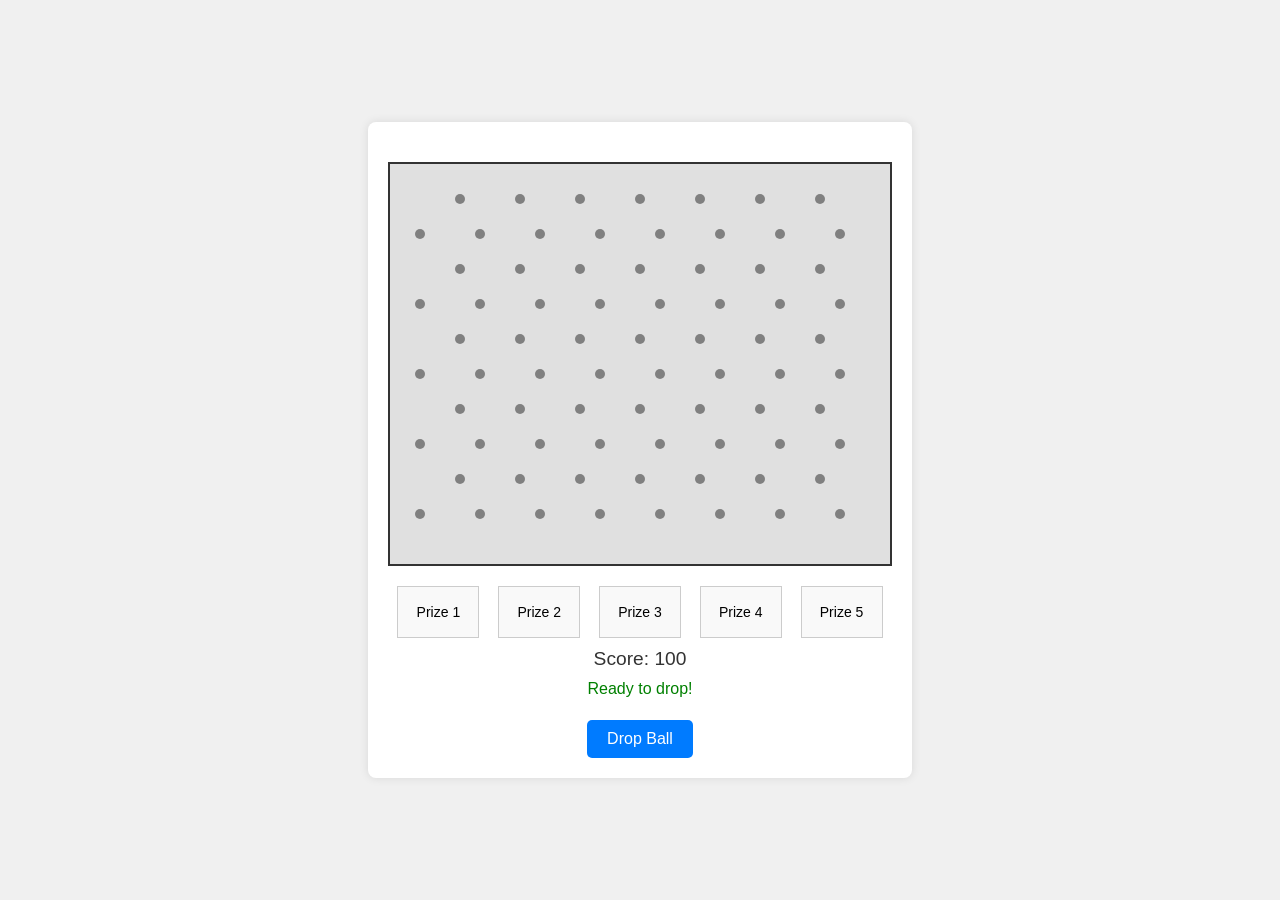
==== plinko/plinko.html @ 880fb5b4 "feat: Add Plinko game with virtual currency This commit introduces a new Plinko game implemented in " ====
<!DOCTYPE html>
<html lang="en">
<head>
    <meta charset="UTF-8">
    <meta name="viewport" content="width=device-width, initial-scale=1.0">
    <title>Plinko Game</title>
    <link rel="stylesheet" href="plinko.css">
</head>
<body>
    <div id="game-container">
        <div id="plinko-board">
            <!-- Pegs will be added here by JavaScript -->
        </div>
        <div id="ball"></div>
        <div id="prize-slots">
            <div class="prize-slot">Prize 1</div>
            <div class="prize-slot">Prize 2</div>
            <div class="prize-slot">Prize 3</div>
            <div class="prize-slot">Prize 4</div>
            <div class="prize-slot">Prize 5</div>
        </div>
        <div id="score-display">Score: 0</div>
        <div id="message-display"></div>
        <button id="drop-ball-button">Drop Ball</button>
    </div>

    <!--
        Placeholder audio elements.
        Actual sound files (e.g., .wav, .mp3) would need to be created and placed in a 'sounds' directory.
        These are commented out to prevent browser errors if files are missing.
    <audio id="audio-ball-drop" src="sounds/ball_drop.wav" preload="auto"></audio>
    <audio id="audio-peg-hit" src="sounds/peg_hit.wav" preload="auto"></audio>
    <audio id="audio-win-prize" src="sounds/win_prize.mp3" preload="auto"></audio>
    <audio id="audio-lose-prize" src="sounds/lose_prize.wav" preload="auto"></audio>
    -->

    <script src="plinko.js"></script>
</body>
</html>
---- plinko/plinko.css ----
/* Styles for Plinko game */

body {
    font-family: Arial, sans-serif;
    background-color: #f0f0f0;
    display: flex;
    justify-content: center;
    align-items: center;
    min-height: 100vh;
    margin: 0;
}

#game-container {
    max-width: 600px;
    background-color: #fff;
    padding: 20px;
    border-radius: 8px;
    box-shadow: 0 0 10px rgba(0, 0, 0, 0.1);
    text-align: center;
}

#plinko-board {
    width: 500px;
    height: 400px;
    border: 2px solid #333;
    position: relative;
    margin: 20px auto;
    background-color: #e0e0e0;
}

#ball {
    width: 20px;
    height: 20px;
    background-color: red;
    border-radius: 50%;
    position: absolute;
    /* Initial position will be set by JavaScript */
    left: 50%;
    top: 0;
    transform: translateX(-50%);
}

#prize-slots { /* Corrected selector from #prize-slots-container to #prize-slots based on HTML */
    display: flex;
    justify-content: space-around; /* Distributes space around items */
    margin-top: 20px;
}

.prize-slot {
    width: 80px;
    height: 50px;
    border: 1px solid #ccc;
    display: flex;
    justify-content: center;
    align-items: center;
    background-color: #f9f9f9;
    font-size: 14px;
}

#score-display {
    font-size: 1.2em;
    margin: 10px 0;
    color: #333;
}

#message-display {
    min-height: 20px; /* To prevent layout shift */
    margin: 10px 0;
    color: green;
}

#drop-ball-button {
    padding: 10px 20px;
    font-size: 1em;
    color: #fff;
    background-color: #007bff;
    border: none;
    border-radius: 5px;
    cursor: pointer;
    margin-top: 10px;
}

#drop-ball-button:hover {
    background-color: #0056b3;
}
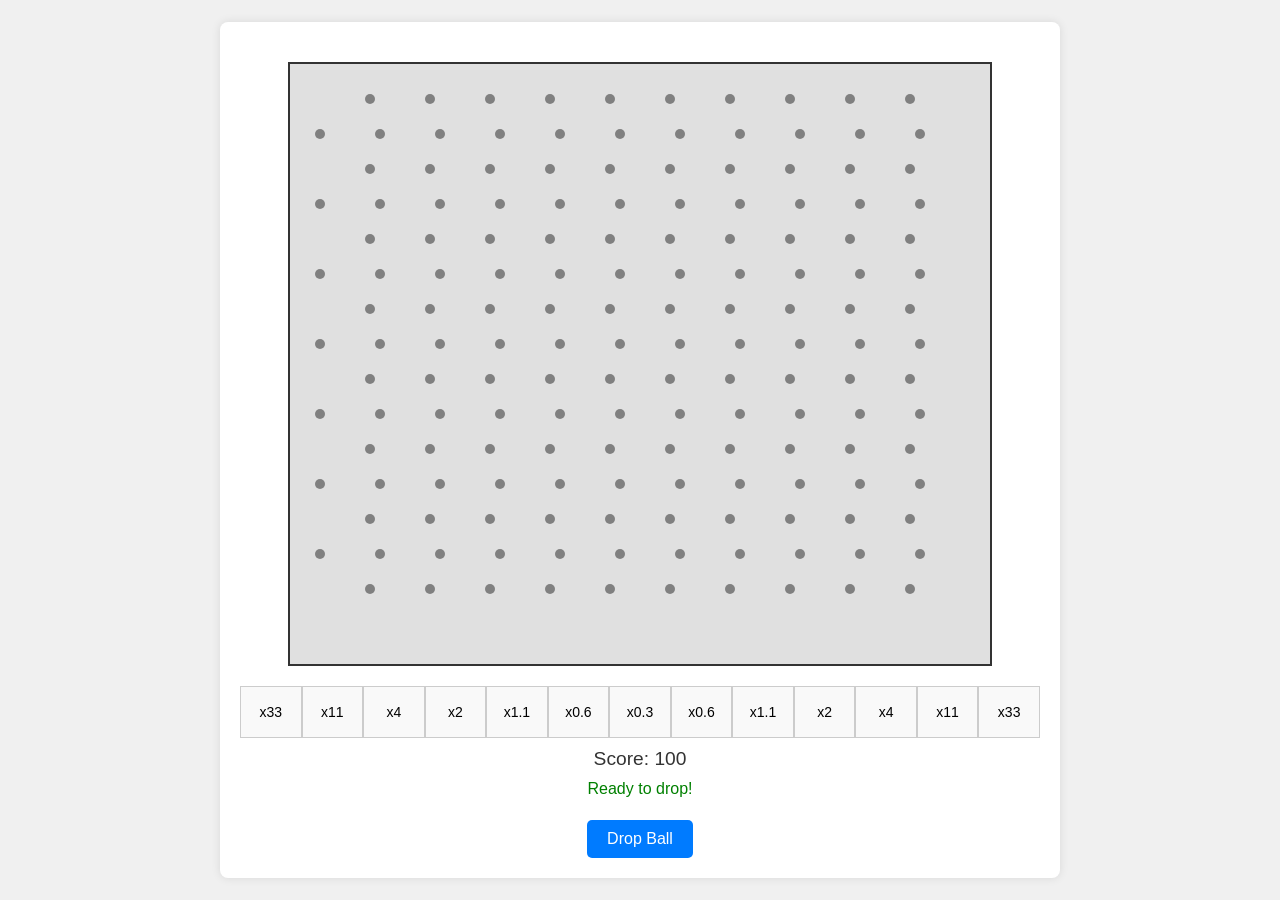
==== commit b47bd555: "fix: Update Plinko game based on your feedback This commit addresses your feedback to improve the Pl" ====
--- a/plinko/plinko.html
+++ b/plinko/plinko.html
@@ -13,11 +13,19 @@
         </div>
         <div id="ball"></div>
         <div id="prize-slots">
-            <div class="prize-slot">Prize 1</div>
-            <div class="prize-slot">Prize 2</div>
-            <div class="prize-slot">Prize 3</div>
-            <div class="prize-slot">Prize 4</div>
-            <div class="prize-slot">Prize 5</div>
+            <div class="prize-slot">x33</div>
+            <div class="prize-slot">x11</div>
+            <div class="prize-slot">x4</div>
+            <div class="prize-slot">x2</div>
+            <div class="prize-slot">x1.1</div>
+            <div class="prize-slot">x0.6</div>
+            <div class="prize-slot">x0.3</div>
+            <div class="prize-slot">x0.6</div>
+            <div class="prize-slot">x1.1</div>
+            <div class="prize-slot">x2</div>
+            <div class="prize-slot">x4</div>
+            <div class="prize-slot">x11</div>
+            <div class="prize-slot">x33</div>
         </div>
         <div id="score-display">Score: 0</div>
         <div id="message-display"></div>
--- a/plinko/plinko.css
+++ b/plinko/plinko.css
@@ -11,7 +11,7 @@
 }
 
 #game-container {
-    max-width: 600px;
+    max-width: 800px; /* Increased from 600px */
     background-color: #fff;
     padding: 20px;
     border-radius: 8px;
@@ -20,8 +20,8 @@
 }
 
 #plinko-board {
-    width: 500px;
-    height: 400px;
+    width: 700px; /* Increased from 500px */
+    height: 600px; /* Increased from 400px */
     border: 2px solid #333;
     position: relative;
     margin: 20px auto;
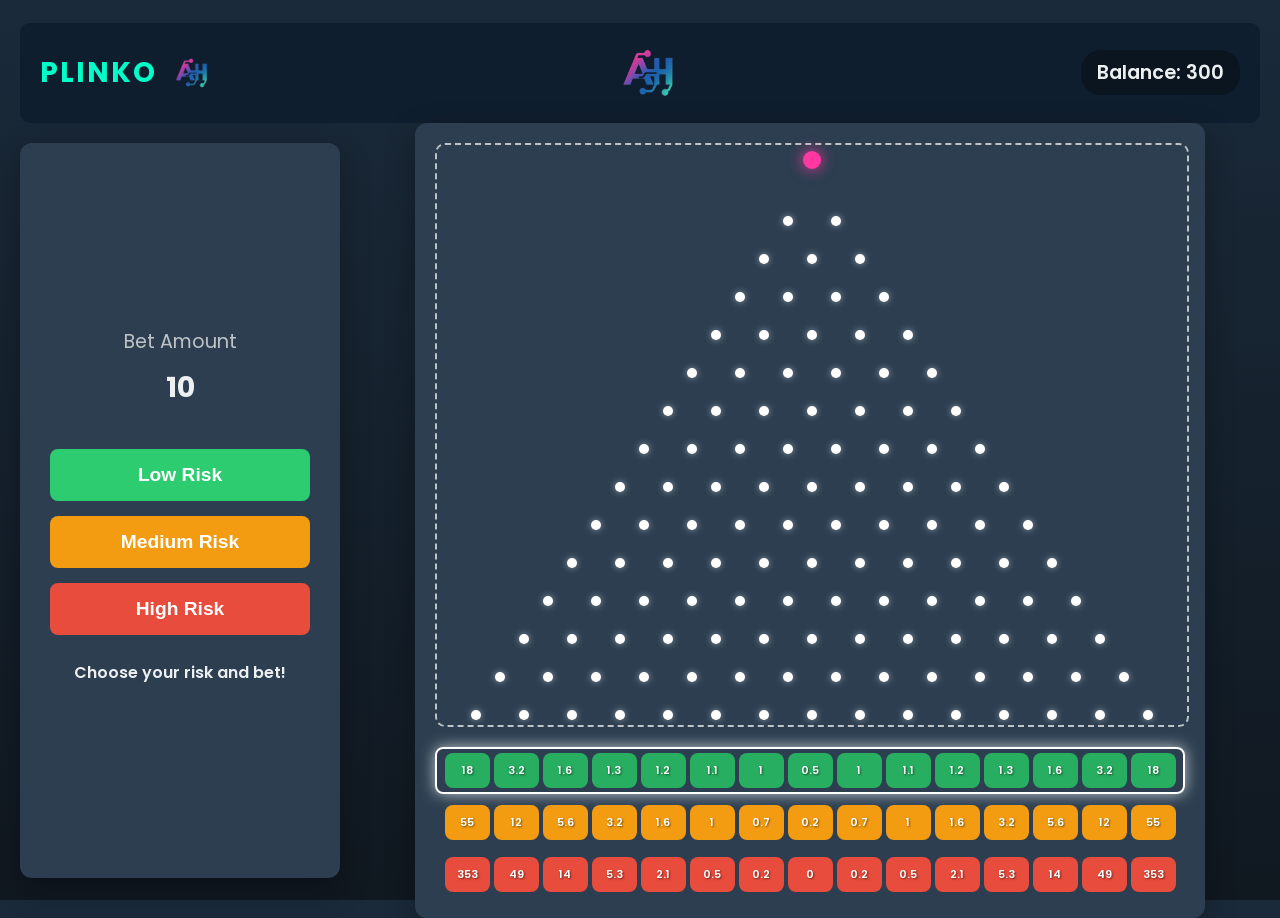
==== commit 377748ae: "1" ====
--- a/plinko/plinko.html
+++ b/plinko/plinko.html
@@ -1,47 +1,86 @@
 <!DOCTYPE html>
 <html lang="en">
+
 <head>
     <meta charset="UTF-8">
     <meta name="viewport" content="width=device-width, initial-scale=1.0">
-    <title>Plinko Game</title>
+    <title>Plinko Casino Game</title>
+    <link rel="preconnect" href="https://fonts.googleapis.com">
+    <link rel="preconnect" href="https://fonts.gstatic.com" crossorigin>
+    <link href="https://fonts.googleapis.com/css2?family=Poppins:wght@400;600;700&display=swap" rel="stylesheet">
     <link rel="stylesheet" href="plinko.css">
 </head>
+
 <body>
-    <div id="game-container">
-        <div id="plinko-board">
-            <!-- Pegs will be added here by JavaScript -->
+    <!-- Modal for Bet Selection -->
+    <div id="modal-overlay" class="hidden"></div>
+    <div id="bet-modal" class="hidden">
+        <h2>Select Bet Amount</h2>
+        <div id="predefined-bets">
+            <button class="bet-option" data-amount="1">1</button><button class="bet-option"
+                data-amount="2">2</button><button class="bet-option" data-amount="5">5</button><button
+                class="bet-option" data-amount="10">10</button><button class="bet-option"
+                data-amount="20">20</button><button class="bet-option" data-amount="50">50</button><button
+                class="bet-option" data-amount="100">100</button>
         </div>
-        <div id="ball"></div>
-        <div id="prize-slots">
-            <div class="prize-slot">x33</div>
-            <div class="prize-slot">x11</div>
-            <div class="prize-slot">x4</div>
-            <div class="prize-slot">x2</div>
-            <div class="prize-slot">x1.1</div>
-            <div class="prize-slot">x0.6</div>
-            <div class="prize-slot">x0.3</div>
-            <div class="prize-slot">x0.6</div>
-            <div class="prize-slot">x1.1</div>
-            <div class="prize-slot">x2</div>
-            <div class="prize-slot">x4</div>
-            <div class="prize-slot">x11</div>
-            <div class="prize-slot">x33</div>
-        </div>
-        <div id="score-display">Score: 0</div>
-        <div id="message-display"></div>
-        <button id="drop-ball-button">Drop Ball</button>
+        <div class="custom-bet-container"><label for="custom-bet-input">Custom Amount:</label><input type="number"
+                id="custom-bet-input" placeholder="e.g., 25"></div>
+        <button id="confirm-bet-button">Set Bet</button><button id="close-modal-button">×</button>
     </div>
 
-    <!--
-        Placeholder audio elements.
-        Actual sound files (e.g., .wav, .mp3) would need to be created and placed in a 'sounds' directory.
-        These are commented out to prevent browser errors if files are missing.
-    <audio id="audio-ball-drop" src="sounds/ball_drop.wav" preload="auto"></audio>
-    <audio id="audio-peg-hit" src="sounds/peg_hit.wav" preload="auto"></audio>
-    <audio id="audio-win-prize" src="sounds/win_prize.mp3" preload="auto"></audio>
-    <audio id="audio-lose-prize" src="sounds/lose_prize.wav" preload="auto"></audio>
-    -->
+    <!-- Main Game Wrapper -->
+    <div id="game-wrapper">
+        <header class="game-header">
+            <h1>
+                PLINKO
+                <img src="image/logoMap.png" alt="Your Logo" width="90" height="90">
+            </h1>
+            <img src="image/logoMap.png" alt="Your Logo" width="80" height="80">
+            <div id="balance-display">Balance: 300</div>
+        </header>
 
+
+        <div id="main-content">
+            <!-- Left Panel for Controls -->
+            <div id="left-panel">
+                <div class="controls-container">
+                    <div class="bet-info" id="bet-selector">
+                        <span>Bet Amount</span>
+                        <span id="bet-amount-display">10</span>
+                    </div>
+                    <div class="risk-buttons-container">
+                        <button id="bet-button-low" class="bet-risk-button" data-risk="low">Low Risk</button>
+                        <button id="bet-button-medium" class="bet-risk-button" data-risk="medium">Medium Risk</button>
+                        <button id="bet-button-high" class="bet-risk-button" data-risk="high">High Risk</button>
+                    </div>
+                    <div id="message-display">Choose your risk and bet!</div>
+                </div>
+            </div>
+
+            <!-- Right Panel for the Game -->
+            <div id="right-panel">
+                <div id="logo-container">
+                    <source src="image/logoMap.png" alt="Your Logo">
+                </div>
+                <div id="game-container">
+                    <!-- The board is now the main component with prizes inside -->
+                    <div id="plinko-board">
+                        <!-- This is the new area for pegs and ball physics -->
+                        <div id="peg-area">
+                            <div id="ball"></div>
+                        </div>
+                        <!-- Prize rows are now INSIDE the board -->
+                        <div id="prize-rows-container">
+                            <div id="prize-row-low" class="prize-row"></div>
+                            <div id="prize-row-medium" class="prize-row"></div>
+                            <div id="prize-row-high" class="prize-row"></div>
+                        </div>
+                    </div>
+                </div>
+            </div>
+        </div>
+    </div>
     <script src="plinko.js"></script>
 </body>
-</html>
+
+</html>
--- a/plinko/plinko.css
+++ b/plinko/plinko.css
@@ -1,85 +1,407 @@
-/* Styles for Plinko game */
+/* Styles for Plinko game - Casino Theme */
+:root {
+    --bg-dark: #1a2a3a;
+    --bg-medium: #2c3e50;
+    --primary-teal: #00bfa5;
+    --text-light: #ecf0f1;
+    --text-dark: #bdc3c7;
+    --accent-green: #2ecc71;
+    --accent-red: #e74c3c;
+    --accent-orange: #f39c12;
+    --peg-color: #ffffff;
+    --ball-color: #ff38a2;
+}
 
 body {
-    font-family: Arial, sans-serif;
-    background-color: #f0f0f0;
+    font-family: 'Poppins', sans-serif;
+    background: linear-gradient(180deg, var(--bg-dark) 0%, #101820 100%);
+    color: var(--text-light);
     display: flex;
     justify-content: center;
     align-items: center;
     min-height: 100vh;
     margin: 0;
-}
-
-#game-container {
-    max-width: 800px; /* Increased from 600px */
-    background-color: #fff;
     padding: 20px;
-    border-radius: 8px;
-    box-shadow: 0 0 10px rgba(0, 0, 0, 0.1);
+    box-sizing: border-box;
+    overflow: hidden;
+}
+
+#game-wrapper {
+    width: 100%;
+    max-width: 1400px;
+    height: 95vh;
+    display: flex;
+    flex-direction: column;
+    gap: 20px;
+}
+
+.game-header {
+    display: flex;
+    justify-content: space-between;
+    align-items: center;
+    padding: 10px 20px;
+    background-color: rgba(0, 0, 0, 0.2);
+    border-radius: 8px;
+    flex-shrink: 0;
+}
+
+.game-header h1 {
+    margin: 0;
+    font-size: 1.5em;
+    font-weight: 700;
+    color: var(--primary-teal);
+    letter-spacing: 2px;
+}
+
+#balance-display {
+    font-size: 1.2em;
+    font-weight: 600;
+    background-color: rgba(0, 0, 0, 0.3);
+    padding: 8px 16px;
+    border-radius: 20px;
+}
+
+#main-content {
+    display: flex;
+    flex-direction: row;
+    gap: 20px;
+    flex-grow: 1;
+    min-height: 0;
+}
+
+#left-panel {
+    flex-basis: 320px;
+    flex-shrink: 0;
+    display: flex;
+    flex-direction: column;
+}
+
+#right-panel {
+    flex-grow: 1;
+    display: flex;
+    flex-direction: column;
+    align-items: center;
+    justify-content: center;
+    gap: 20px;
+    min-width: 0;
+}
+
+.controls-container {
+    background-color: var(--bg-medium);
+    padding: 30px;
+    border-radius: 12px;
+    box-shadow: 0 10px 30px rgba(0, 0, 0, 0.3);
+    display: flex;
+    flex-direction: column;
+    justify-content: center;
+    align-items: center;
+    gap: 25px;
+    height: 100%;
+}
+
+.bet-info {
+    display: flex;
+    flex-direction: column;
+    align-items: center;
+    gap: 10px;
+    font-size: 1.2em;
+    color: var(--text-dark);
+    cursor: pointer;
+    padding: 15px;
+    border-radius: 8px;
+    transition: background-color 0.2s;
+    width: 100%;
+}
+
+.bet-info:hover {
+    background-color: rgba(255, 255, 255, 0.05);
+}
+
+#bet-amount-display {
+    color: var(--text-light);
+    font-size: 1.5em;
+    font-weight: 700;
+}
+
+#message-display {
+    min-height: 48px;
+    font-size: 1em;
+    font-weight: 600;
     text-align: center;
-}
-
+    transition: color 0.3s;
+}
+
+.risk-buttons-container {
+    display: flex;
+    flex-direction: column;
+    gap: 15px;
+    width: 100%;
+}
+
+.bet-risk-button {
+    padding: 15px 10px;
+    font-size: 1.2em;
+    font-weight: 700;
+    color: #fff;
+    border: none;
+    border-radius: 8px;
+    cursor: pointer;
+    transition: transform 0.1s, opacity 0.3s;
+}
+
+.bet-risk-button:hover:not(:disabled) {
+    transform: translateY(-2px);
+}
+
+.bet-risk-button:disabled {
+    opacity: 0.5;
+    cursor: not-allowed;
+}
+
+#bet-button-low {
+    background-color: var(--accent-green);
+}
+
+#bet-button-medium {
+    background-color: var(--accent-orange);
+}
+
+#bet-button-high {
+    background-color: var(--accent-red);
+}
+
+#logo-container {
+    color: var(--text-dark);
+    font-size: 2em;
+    font-weight: bold;
+    opacity: 0.5;
+}
+
+/* --- REFINED GAME BOARD STYLING --- */
 #plinko-board {
-    width: 700px; /* Increased from 500px */
-    height: 600px; /* Increased from 400px */
-    border: 2px solid #333;
+    width: 750px;
+    /* <<< INCREASED WIDTH */
+    background-color: var(--bg-medium);
+    padding: 20px;
+    border-radius: 12px;
+    box-shadow: 0 10px 30px rgba(0, 0, 0, 0.3);
+    display: flex;
+    flex-direction: column;
+    gap: 20px;
+}
+
+#peg-area {
     position: relative;
-    margin: 20px auto;
-    background-color: #e0e0e0;
+    height: 580px;
+    /* <<< INCREASED HEIGHT */
+    border: 2px dashed var(--text-dark);
+    border-radius: 10px;
+    width: 100%;
+}
+
+.peg {
+    background-color: var(--peg-color) !important;
+    box-shadow: 0 0 7px rgba(255, 255, 255, 0.5);
 }
 
 #ball {
-    width: 20px;
-    height: 20px;
-    background-color: red;
+    width: 18px;
+    height: 18px;
+    background-color: var(--ball-color);
     border-radius: 50%;
     position: absolute;
-    /* Initial position will be set by JavaScript */
+    box-shadow: 0 0 15px var(--ball-color);
+}
+
+#prize-rows-container {
+    display: flex;
+    flex-direction: column;
+    gap: 5px;
+}
+
+.prize-row {
+    display: flex;
+    justify-content: center;
+    gap: 4px;
+    padding: 4px;
+    border-radius: 8px;
+    border: 2px solid transparent;
+    transition: border-color 0.3s, box-shadow 0.3s;
+}
+
+.prize-row.active {
+    border-color: #ffffff;
+    box-shadow: 0 0 15px rgba(255, 255, 255, 0.7);
+}
+
+.prize-slot {
+    flex: 1;
+    max-width: 45px;
+    /* Adjusted for wider board */
+    height: 35px;
+    border-radius: 8px;
+    display: flex;
+    justify-content: center;
+    align-items: center;
+    font-size: 11px;
+    font-weight: 600;
+    color: white;
+    text-shadow: 1px 1px 2px rgba(0, 0, 0, 0.5);
+}
+
+.prize-slot.low-risk {
+    background-color: #27ae60;
+}
+
+.prize-slot.medium-risk {
+    background-color: #f39c12;
+}
+
+.prize-slot.high-risk {
+    background-color: #e74c3c;
+}
+
+/* --- MODAL STYLES (UNCHANGED) --- */
+.hidden {
+    display: none !important;
+}
+
+#modal-overlay {
+    position: fixed;
+    top: 0;
+    left: 0;
+    width: 100%;
+    height: 100%;
+    background-color: rgba(0, 0, 0, 0.7);
+    z-index: 999;
+}
+
+#bet-modal {
+    position: fixed;
+    top: 50%;
     left: 50%;
-    top: 0;
-    transform: translateX(-50%);
-}
-
-#prize-slots { /* Corrected selector from #prize-slots-container to #prize-slots based on HTML */
-    display: flex;
-    justify-content: space-around; /* Distributes space around items */
-    margin-top: 20px;
-}
-
-.prize-slot {
-    width: 80px;
-    height: 50px;
-    border: 1px solid #ccc;
-    display: flex;
-    justify-content: center;
-    align-items: center;
-    background-color: #f9f9f9;
-    font-size: 14px;
-}
-
-#score-display {
-    font-size: 1.2em;
-    margin: 10px 0;
-    color: #333;
-}
-
-#message-display {
-    min-height: 20px; /* To prevent layout shift */
-    margin: 10px 0;
-    color: green;
-}
-
-#drop-ball-button {
+    transform: translate(-50%, -50%);
+    background-color: var(--bg-medium);
+    color: var(--text-light);
+    padding: 30px;
+    border-radius: 12px;
+    z-index: 1000;
+    width: 90%;
+    max-width: 500px;
+    box-shadow: 0 5px 25px rgba(0, 0, 0, 0.5);
+    border: 1px solid var(--primary-teal);
+    text-align: center;
+}
+
+#bet-modal h2 {
+    margin-top: 0;
+    margin-bottom: 25px;
+    color: var(--primary-teal);
+}
+
+#predefined-bets {
+    display: flex;
+    flex-wrap: wrap;
+    gap: 10px;
+    justify-content: center;
+    margin-bottom: 25px;
+}
+
+.bet-option {
+    background-color: var(--bg-dark);
+    border: 1px solid var(--text-dark);
+    color: var(--text-light);
+    padding: 10px 15px;
+    border-radius: 8px;
+    cursor: pointer;
+    font-size: 1em;
+    font-family: 'Poppins', sans-serif;
+    transition: background-color 0.2s, border-color 0.2s;
+}
+
+.bet-option:hover {
+    background-color: var(--primary-teal);
+    border-color: var(--primary-teal);
+    color: var(--bg-dark);
+    font-weight: 600;
+}
+
+.custom-bet-container {
+    margin-bottom: 25px;
+}
+
+#custom-bet-input {
+    background-color: var(--bg-dark);
+    border: 1px solid var(--text-dark);
+    color: var(--text-light);
+    padding: 10px;
+    border-radius: 5px;
+    text-align: center;
+    width: 150px;
+    font-size: 1em;
+}
+
+#custom-bet-input:focus {
+    outline: none;
+    border-color: var(--primary-teal);
+}
+
+#confirm-bet-button {
+    background-color: var(--accent-green);
+    color: white;
+    padding: 12px 30px;
+    border: none;
+    border-radius: 8px;
+    font-size: 1.1em;
+    font-weight: 600;
+    cursor: pointer;
+    width: 60%;
+    transition: background-color 0.2s;
+}
+
+#confirm-bet-button:hover {
+    background-color: #27ae60;
+}
+
+#close-modal-button {
+    position: absolute;
+    top: 10px;
+    right: 15px;
+    background: none;
+    border: none;
+    color: var(--text-dark);
+    font-size: 2em;
+    cursor: pointer;
+    line-height: 1;
+}
+
+/* Centrerende header */
+.game-header {
+    display: flex;
+    justify-content: space-between;
+    align-items: center;
     padding: 10px 20px;
-    font-size: 1em;
-    color: #fff;
-    background-color: #007bff;
-    border: none;
-    border-radius: 5px;
-    cursor: pointer;
-    margin-top: 10px;
-}
-
-#drop-ball-button:hover {
-    background-color: #0056b3;
-}
+    background-color: #0f1e2e;
+    border-radius: 10px;
+}
+
+/* Zorg dat PLINKO + logo op één lijn staan */
+.game-header h1 {
+    display: flex;
+    align-items: center;
+    gap: 10px;
+    /* ruimte tussen tekst en logo */
+    font-size: 28px;
+    font-weight: 700;
+    margin: 0;
+    color: #00ffc8;
+    /* of je gekozen kleur */
+}
+
+/* Optioneel: logo iets beter positioneren */
+.game-header h1 img {
+    width: 50px;
+    /* pas aan naar gewenste grootte */
+    height: auto;
+    vertical-align: middle;
+}
